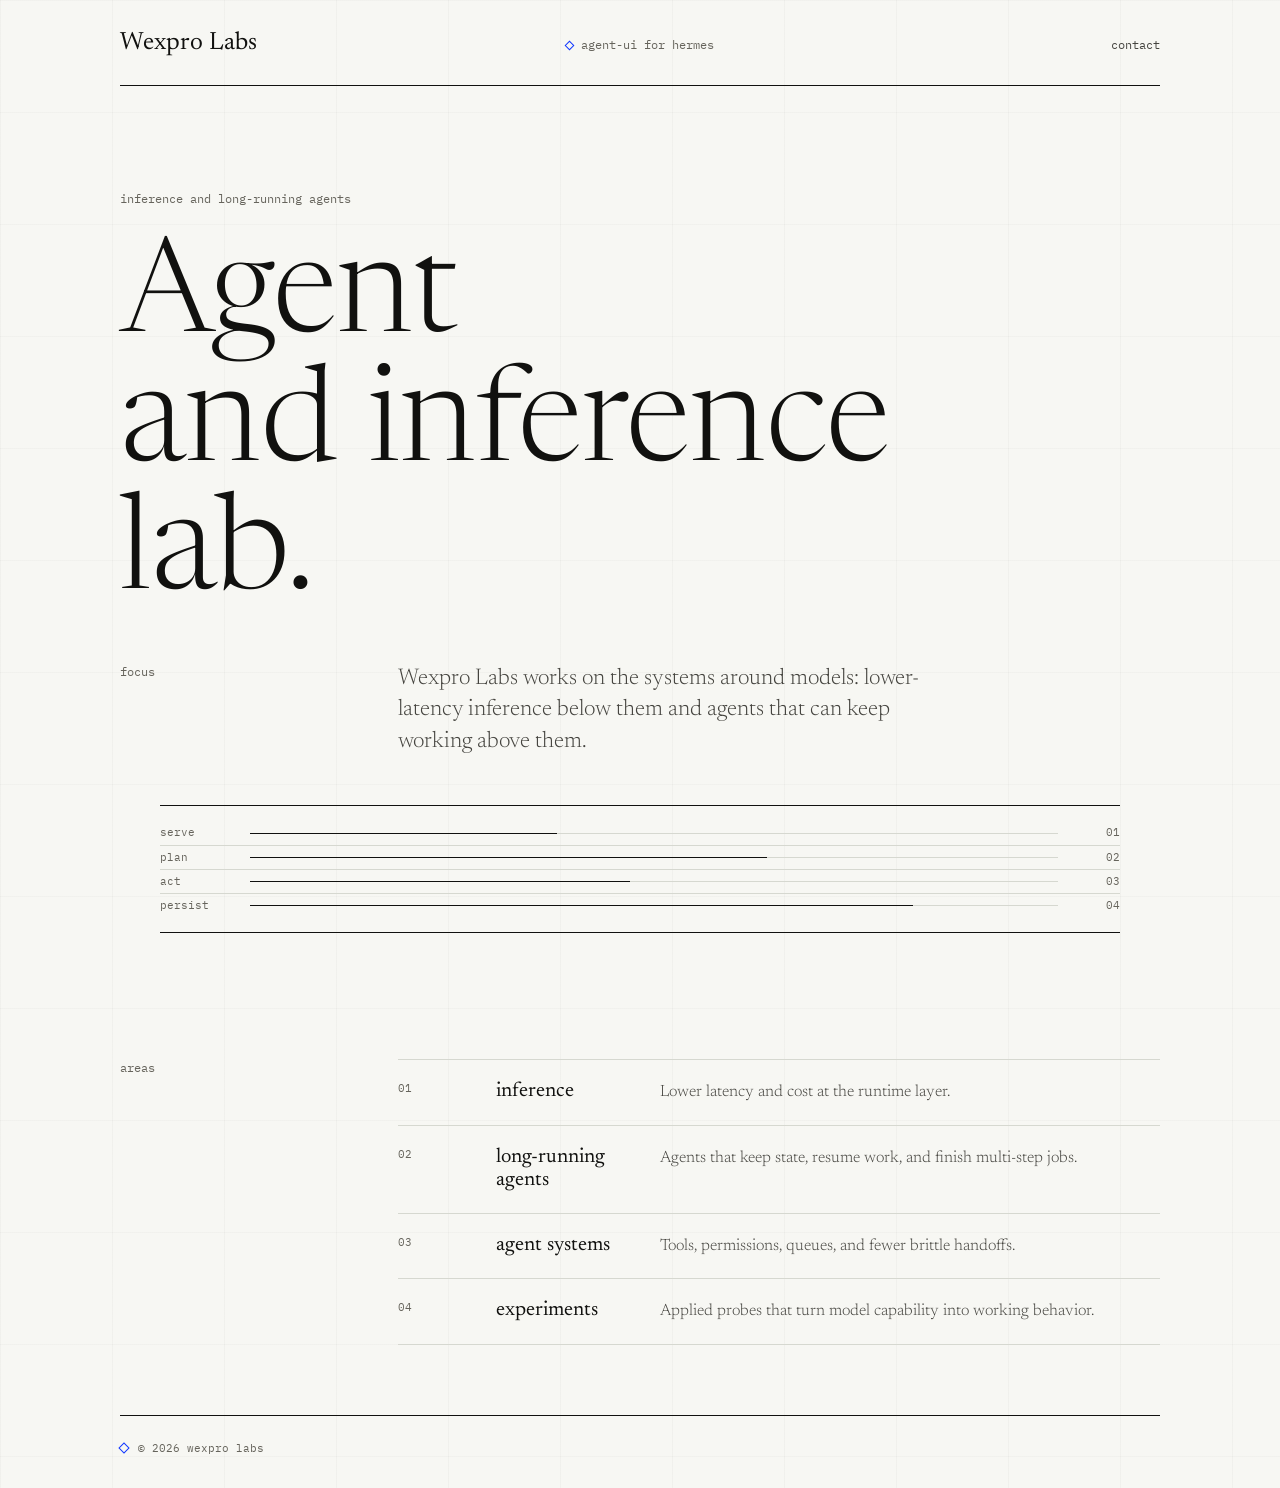
==== public/index.html @ fa036418 "Clean up landing site layout" ====
<!DOCTYPE html>
<html lang="en">
<head>
  <meta charset="UTF-8">
  <meta name="viewport" content="width=device-width, initial-scale=1.0">
  <title>Wexpro Labs</title>
  <meta name="description" content="Wexpro Labs builds inference systems and long-running agents for useful AI software.">
  <meta name="theme-color" content="#f7f7f3">
  <link rel="icon" href="data:image/svg+xml,%3Csvg xmlns='http://www.w3.org/2000/svg' viewBox='0 0 32 32'%3E%3Crect width='32' height='32' rx='5' fill='%23f7f7f3'/%3E%3Cpath d='M16 5 27 16 16 27 5 16z' fill='none' stroke='%231238ff' stroke-width='3'/%3E%3C/svg%3E">
  <link rel="preconnect" href="https://fonts.googleapis.com">
  <link rel="preconnect" href="https://fonts.gstatic.com" crossorigin>
  <link href="https://fonts.googleapis.com/css2?family=IBM+Plex+Mono:wght@400;500&amp;family=Newsreader:opsz,wght@6..72,300;6..72,400;6..72,500&amp;display=swap" rel="stylesheet">
  <style>
    *, *::before, *::after {
      box-sizing: border-box;
    }

    :root {
      color-scheme: light;
      --paper: #f7f7f3;
      --ink: #11110f;
      --soft: #45443f;
      --muted: #66645c;
      --line: #d6d8d0;
      --strong-line: #11110f;
      --signal: #1238ff;
      --serif: "Newsreader", Georgia, serif;
      --mono: "IBM Plex Mono", "Courier New", monospace;
    }

    html {
      min-height: 100%;
      background: var(--paper);
      color: var(--ink);
      font-size: 16px;
      text-rendering: optimizeLegibility;
      -webkit-font-smoothing: antialiased;
    }

    body {
      min-height: 100vh;
      margin: 0;
      background:
        linear-gradient(90deg, rgba(17, 17, 15, 0.028) 1px, transparent 1px),
        linear-gradient(180deg, rgba(17, 17, 15, 0.024) 1px, transparent 1px),
        var(--paper);
      background-size: 112px 112px;
      font-family: var(--serif);
    }

    a {
      color: inherit;
      text-decoration-thickness: 1px;
      text-underline-offset: 0.24em;
    }

    a:focus-visible {
      outline: 1px solid var(--ink);
      outline-offset: 4px;
    }

    .page {
      width: min(100% - 48px, 1040px);
      min-height: 100vh;
      margin: 0 auto;
      padding: 28px 0 32px;
      display: flex;
      flex-direction: column;
    }

    .nav {
      display: grid;
      grid-template-columns: 1fr auto 1fr;
      align-items: baseline;
      gap: 24px;
      padding-bottom: 24px;
      border-bottom: 1px solid var(--strong-line);
    }

    .brand {
      display: inline-flex;
      align-items: center;
      justify-self: start;
      min-height: 32px;
      font-family: var(--serif);
      font-size: 1.56rem;
      font-weight: 400;
      line-height: 1;
      letter-spacing: 0;
      text-decoration: none;
    }

    .nav-center,
    .contact,
    .eyebrow,
    .section-label,
    .area-index,
    .sequence-label,
    .footer {
      font-family: var(--mono);
      letter-spacing: 0;
      text-transform: lowercase;
    }

    .nav-center {
      display: inline-flex;
      align-items: center;
      gap: 8px;
      min-height: 32px;
      color: var(--muted);
      font-size: 0.72rem;
      line-height: 1.5;
      text-decoration: none;
    }

    .nav-center::before {
      content: "";
      width: 7px;
      height: 7px;
      border: 1px solid var(--signal);
      transform: rotate(45deg);
    }

    .nav-center:hover {
      color: var(--signal);
    }

    .contact {
      display: inline-flex;
      align-items: center;
      justify-self: end;
      min-height: 32px;
      color: var(--soft);
      font-size: 0.72rem;
      line-height: 1.5;
      text-decoration: none;
    }

    .contact:hover {
      color: var(--signal);
      text-decoration: underline;
    }

    main {
      flex: 1;
    }

    .hero {
      padding: 104px 0 66px;
    }

    .eyebrow {
      margin: 0 0 30px;
      color: var(--muted);
      font-size: 0.72rem;
      line-height: 1.5;
    }

    h1 {
      max-width: 940px;
      margin: 0;
      font-size: 8.2rem;
      font-weight: 300;
      line-height: 0.98;
      letter-spacing: 0;
    }

    h1 span {
      display: block;
    }

    .intro-grid {
      display: grid;
      grid-template-columns: 230px minmax(0, 560px);
      gap: 48px;
      margin-top: 40px;
    }

    .intro {
      margin: 0;
      color: var(--soft);
      font-size: 1.42rem;
      font-weight: 300;
      line-height: 1.38;
      letter-spacing: 0;
    }

    .sequence {
      margin-top: 48px;
      padding: 15px 0;
      border-top: 1px solid var(--strong-line);
      border-bottom: 1px solid var(--strong-line);
    }

    .sequence-row {
      display: grid;
      grid-template-columns: 74px minmax(0, 1fr) 46px;
      align-items: center;
      gap: 16px;
      min-height: 24px;
    }

    .sequence-row + .sequence-row {
      border-top: 1px solid var(--line);
    }

    .sequence-row:nth-child(1) {
      --run: 38%;
    }

    .sequence-row:nth-child(2) {
      --run: 64%;
    }

    .sequence-row:nth-child(3) {
      --run: 47%;
    }

    .sequence-row:nth-child(4) {
      --run: 82%;
    }

    .sequence-label {
      color: var(--muted);
      font-size: 0.68rem;
      line-height: 1.4;
    }

    .sequence-line {
      position: relative;
      height: 1px;
      background: var(--line);
      overflow: hidden;
    }

    .sequence-line::after {
      content: "";
      position: absolute;
      inset: 0 auto 0 0;
      width: var(--run);
      background: var(--ink);
    }

    .sequence-value {
      justify-self: end;
      color: var(--muted);
      font-family: var(--mono);
      font-size: 0.68rem;
      line-height: 1.4;
    }

    .areas {
      display: grid;
      grid-template-columns: 230px minmax(0, 1fr);
      gap: 48px;
      padding: 44px 0 70px;
    }

    .section-label {
      margin: 0;
      color: var(--muted);
      font-size: 0.72rem;
      line-height: 1.5;
    }

    .area-list {
      display: grid;
      gap: 0;
      margin: 0;
      padding: 0;
      list-style: none;
      border-top: 1px solid var(--line);
    }

    .area {
      display: grid;
      grid-template-columns: 74px minmax(116px, 0.28fr) minmax(0, 1fr);
      gap: 24px;
      padding: 20px 0;
      border-bottom: 1px solid var(--line);
    }

    .area-index {
      color: var(--muted);
      font-size: 0.68rem;
      line-height: 1.5;
    }

    .area-title {
      margin: 0;
      font-family: var(--serif);
      font-size: 1.28rem;
      font-weight: 400;
      line-height: 1.15;
      letter-spacing: 0;
    }

    .area-copy {
      margin: 0;
      color: var(--soft);
      font-size: 1.02rem;
      font-weight: 300;
      line-height: 1.5;
      letter-spacing: 0;
    }

    .footer {
      display: flex;
      align-items: center;
      gap: 10px;
      padding-top: 24px;
      border-top: 1px solid var(--strong-line);
      color: var(--muted);
      font-size: 0.68rem;
      line-height: 1.5;
    }

    .mark {
      width: 8px;
      height: 8px;
      border: 1px solid var(--signal);
      transform: rotate(45deg);
    }

    @media (max-width: 860px) {
      .hero {
        padding: 86px 0 62px;
      }

      h1 {
        font-size: 5.45rem;
      }

      .intro-grid,
      .areas {
        grid-template-columns: 170px minmax(0, 1fr);
        gap: 32px;
      }

      .area {
        grid-template-columns: 54px minmax(108px, 0.3fr) minmax(0, 1fr);
        gap: 18px;
      }
    }

    @media (max-width: 640px) {
      .page {
        width: min(100% - 30px, 1040px);
        padding-top: 22px;
      }

      .nav {
        grid-template-columns: 1fr auto;
        gap: 4px 18px;
        padding-bottom: 16px;
      }

      .nav-center {
        grid-column: 1 / -1;
        grid-row: 2;
      }

      .hero {
        padding: 28px 0 44px;
      }

      .eyebrow {
        margin-bottom: 18px;
      }

      h1 {
        font-size: 3.28rem;
        line-height: 1.02;
      }

      .intro-grid,
      .areas {
        grid-template-columns: 1fr;
        gap: 18px;
      }

      .intro {
        font-size: 1.2rem;
      }

      .sequence {
        margin-top: 32px;
        padding: 12px 0;
      }

      .sequence-row {
        grid-template-columns: 62px minmax(0, 1fr) 34px;
        gap: 12px;
        min-height: 22px;
      }

      .area {
        grid-template-columns: 42px minmax(0, 1fr);
        gap: 8px 16px;
      }

      .area-copy {
        grid-column: 2;
      }
    }
  </style>
</head>
<body>
  <div class="page">
    <header class="nav" aria-label="Primary">
      <a class="brand" href="./">Wexpro Labs</a>
      <a class="nav-center" href="agent-ui/">agent-UI for Hermes</a>
      <a class="contact" href="mailto:samin@wexprolabs.com">contact</a>
    </header>

    <main>
      <section class="hero" aria-labelledby="page-title">
        <p class="eyebrow">inference and long-running agents</p>
        <h1 id="page-title">
          <span>Agent</span>
          <span>and inference</span>
          <span>lab.</span>
        </h1>
        <div class="intro-grid">
          <p class="section-label">focus</p>
          <p class="intro">Wexpro Labs works on the systems around models: lower-latency inference below them and agents that can keep working above them.</p>
        </div>

        <figure class="sequence" aria-label="Abstract inference and agent sequence">
          <div class="sequence-row">
            <span class="sequence-label">serve</span>
            <span class="sequence-line"></span>
            <span class="sequence-value">01</span>
          </div>
          <div class="sequence-row">
            <span class="sequence-label">plan</span>
            <span class="sequence-line"></span>
            <span class="sequence-value">02</span>
          </div>
          <div class="sequence-row">
            <span class="sequence-label">act</span>
            <span class="sequence-line"></span>
            <span class="sequence-value">03</span>
          </div>
          <div class="sequence-row">
            <span class="sequence-label">persist</span>
            <span class="sequence-line"></span>
            <span class="sequence-value">04</span>
          </div>
        </figure>
      </section>

      <section class="areas" aria-labelledby="areas-title">
        <p class="section-label" id="areas-title">areas</p>
        <ul class="area-list">
          <li class="area">
            <span class="area-index">01</span>
            <h2 class="area-title">inference</h2>
            <p class="area-copy">Lower latency and cost at the runtime layer.</p>
          </li>
          <li class="area">
            <span class="area-index">02</span>
            <h2 class="area-title">long-running agents</h2>
            <p class="area-copy">Agents that keep state, resume work, and finish multi-step jobs.</p>
          </li>
          <li class="area">
            <span class="area-index">03</span>
            <h2 class="area-title">agent systems</h2>
            <p class="area-copy">Tools, permissions, queues, and fewer brittle handoffs.</p>
          </li>
          <li class="area">
            <span class="area-index">04</span>
            <h2 class="area-title">experiments</h2>
            <p class="area-copy">Applied probes that turn model capability into working behavior.</p>
          </li>
        </ul>
      </section>
    </main>

    <footer class="footer">
      <span class="mark" aria-hidden="true"></span>
      <span>&copy; 2026 Wexpro Labs</span>
    </footer>
  </div>
</body>
</html>
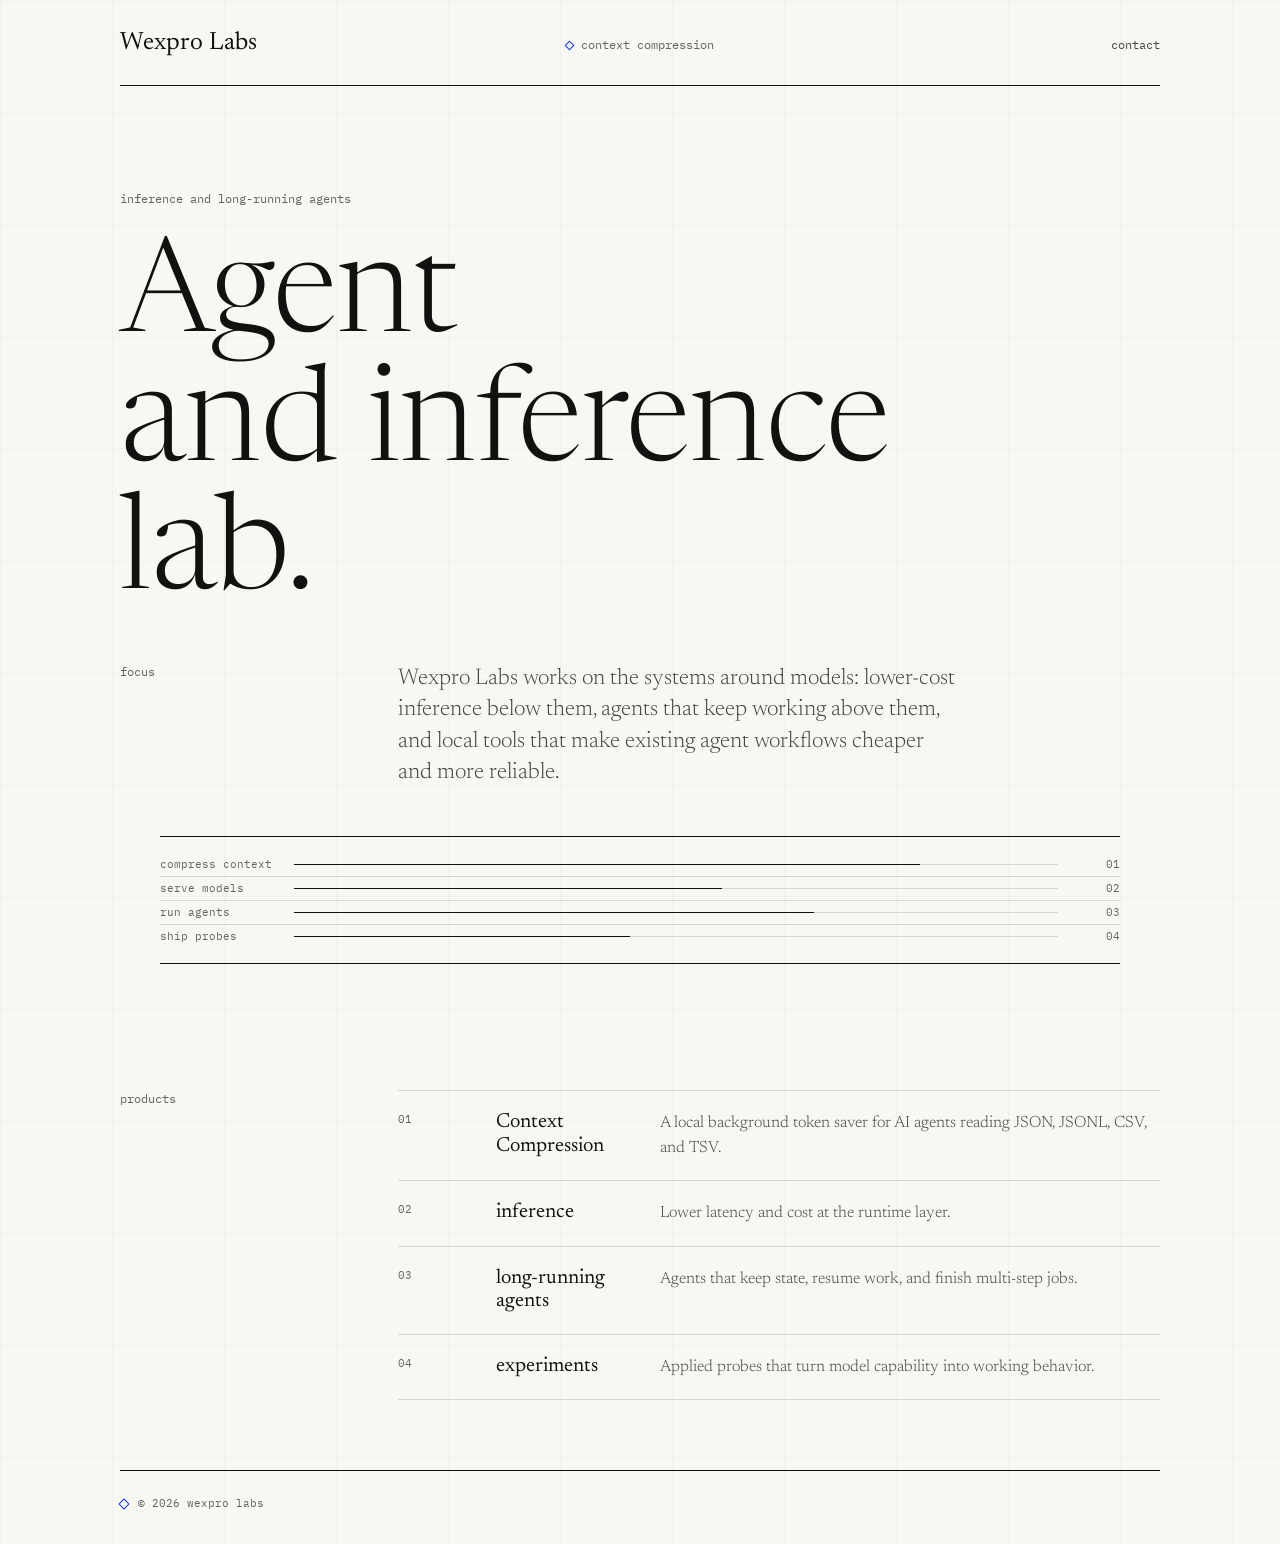
==== commit d23f5b89: "feat: publish context compression page" ====
--- a/public/index.html
+++ b/public/index.html
@@ -4,7 +4,7 @@
   <meta charset="UTF-8">
   <meta name="viewport" content="width=device-width, initial-scale=1.0">
   <title>Wexpro Labs</title>
-  <meta name="description" content="Wexpro Labs builds inference systems and long-running agents for useful AI software.">
+  <meta name="description" content="Wexpro Labs builds inference systems, long-running agent infrastructure, and local tools that make existing AI agents cheaper and more reliable.">
   <meta name="theme-color" content="#f7f7f3">
   <link rel="icon" href="data:image/svg+xml,%3Csvg xmlns='http://www.w3.org/2000/svg' viewBox='0 0 32 32'%3E%3Crect width='32' height='32' rx='5' fill='%23f7f7f3'/%3E%3Cpath d='M16 5 27 16 16 27 5 16z' fill='none' stroke='%231238ff' stroke-width='3'/%3E%3C/svg%3E">
   <link rel="preconnect" href="https://fonts.googleapis.com">
@@ -194,7 +194,7 @@
 
     .sequence-row {
       display: grid;
-      grid-template-columns: 74px minmax(0, 1fr) 46px;
+      grid-template-columns: 118px minmax(0, 1fr) 46px;
       align-items: center;
       gap: 16px;
       min-height: 24px;
@@ -205,19 +205,19 @@
     }
 
     .sequence-row:nth-child(1) {
-      --run: 38%;
+      --run: 82%;
     }
 
     .sequence-row:nth-child(2) {
-      --run: 64%;
+      --run: 56%;
     }
 
     .sequence-row:nth-child(3) {
-      --run: 47%;
+      --run: 68%;
     }
 
     .sequence-row:nth-child(4) {
-      --run: 82%;
+      --run: 44%;
     }
 
     .sequence-label {
@@ -295,6 +295,15 @@
       letter-spacing: 0;
     }
 
+    .area-title a {
+      text-decoration: none;
+    }
+
+    .area-title a:hover {
+      color: var(--signal);
+      text-decoration: underline;
+    }
+
     .area-copy {
       margin: 0;
       color: var(--soft);
@@ -389,7 +398,7 @@
       }
 
       .sequence-row {
-        grid-template-columns: 62px minmax(0, 1fr) 34px;
+        grid-template-columns: 96px minmax(0, 1fr) 34px;
         gap: 12px;
         min-height: 22px;
       }
@@ -409,7 +418,7 @@
   <div class="page">
     <header class="nav" aria-label="Primary">
       <a class="brand" href="./">Wexpro Labs</a>
-      <a class="nav-center" href="agent-ui/">agent-UI for Hermes</a>
+      <a class="nav-center" href="context-compression/">Context Compression</a>
       <a class="contact" href="mailto:samin@wexprolabs.com">contact</a>
     </header>
 
@@ -423,27 +432,27 @@
         </h1>
         <div class="intro-grid">
           <p class="section-label">focus</p>
-          <p class="intro">Wexpro Labs works on the systems around models: lower-latency inference below them and agents that can keep working above them.</p>
+          <p class="intro">Wexpro Labs works on the systems around models: lower-cost inference below them, agents that keep working above them, and local tools that make existing agent workflows cheaper and more reliable.</p>
         </div>
 
-        <figure class="sequence" aria-label="Abstract inference and agent sequence">
+        <figure class="sequence" aria-label="Lab focus sequence">
           <div class="sequence-row">
-            <span class="sequence-label">serve</span>
+            <span class="sequence-label">compress context</span>
             <span class="sequence-line"></span>
             <span class="sequence-value">01</span>
           </div>
           <div class="sequence-row">
-            <span class="sequence-label">plan</span>
+            <span class="sequence-label">serve models</span>
             <span class="sequence-line"></span>
             <span class="sequence-value">02</span>
           </div>
           <div class="sequence-row">
-            <span class="sequence-label">act</span>
+            <span class="sequence-label">run agents</span>
             <span class="sequence-line"></span>
             <span class="sequence-value">03</span>
           </div>
           <div class="sequence-row">
-            <span class="sequence-label">persist</span>
+            <span class="sequence-label">ship probes</span>
             <span class="sequence-line"></span>
             <span class="sequence-value">04</span>
           </div>
@@ -451,22 +460,22 @@
       </section>
 
       <section class="areas" aria-labelledby="areas-title">
-        <p class="section-label" id="areas-title">areas</p>
+        <p class="section-label" id="areas-title">products</p>
         <ul class="area-list">
           <li class="area">
             <span class="area-index">01</span>
+            <h2 class="area-title"><a href="context-compression/">Context Compression</a></h2>
+            <p class="area-copy">A local background token saver for AI agents reading JSON, JSONL, CSV, and TSV.</p>
+          </li>
+          <li class="area">
+            <span class="area-index">02</span>
             <h2 class="area-title">inference</h2>
             <p class="area-copy">Lower latency and cost at the runtime layer.</p>
           </li>
           <li class="area">
-            <span class="area-index">02</span>
+            <span class="area-index">03</span>
             <h2 class="area-title">long-running agents</h2>
             <p class="area-copy">Agents that keep state, resume work, and finish multi-step jobs.</p>
-          </li>
-          <li class="area">
-            <span class="area-index">03</span>
-            <h2 class="area-title">agent systems</h2>
-            <p class="area-copy">Tools, permissions, queues, and fewer brittle handoffs.</p>
           </li>
           <li class="area">
             <span class="area-index">04</span>
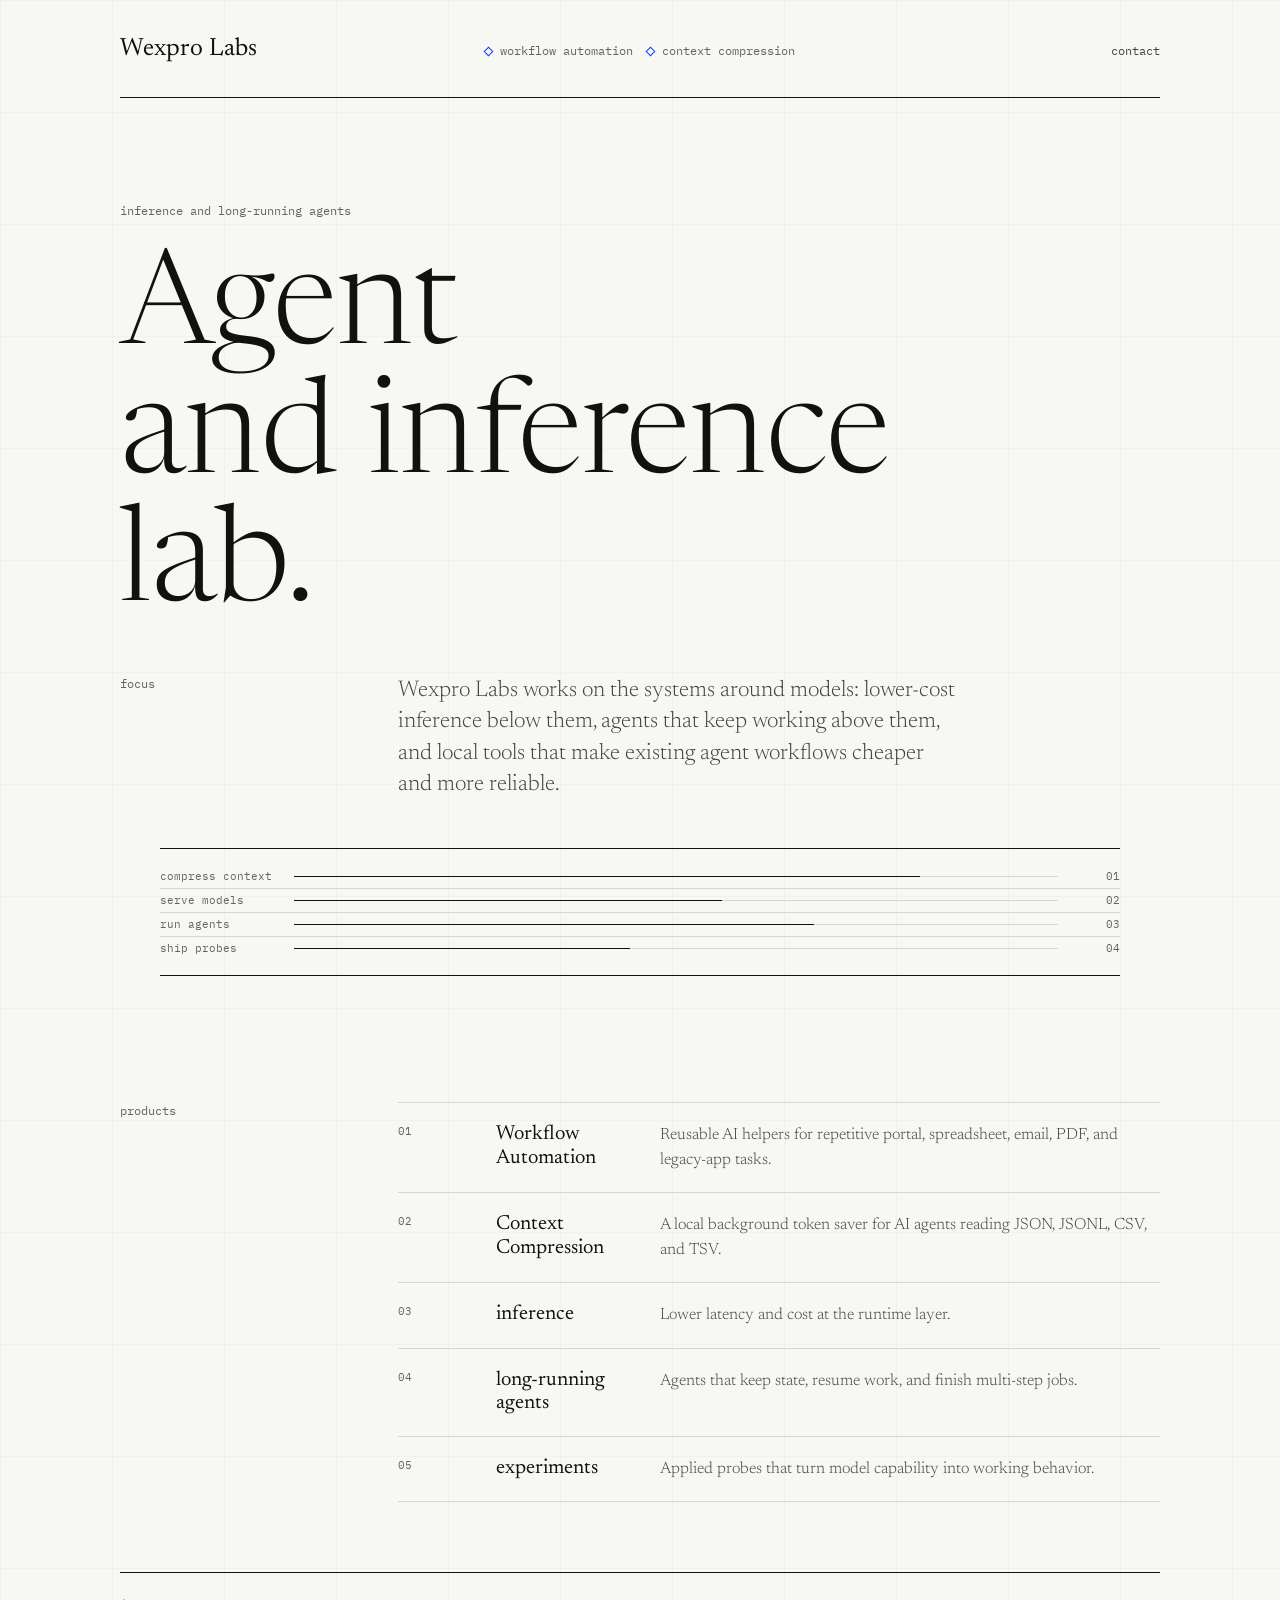
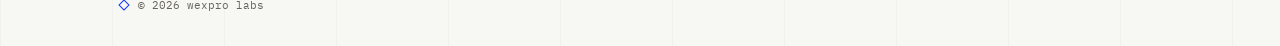
==== commit 85ac96b2: "Add workflow automation landing page" ====
--- a/public/index.html
+++ b/public/index.html
@@ -4,7 +4,7 @@
   <meta charset="UTF-8">
   <meta name="viewport" content="width=device-width, initial-scale=1.0">
   <title>Wexpro Labs</title>
-  <meta name="description" content="Wexpro Labs builds inference systems, long-running agent infrastructure, and local tools that make existing AI agents cheaper and more reliable.">
+  <meta name="description" content="Wexpro Labs builds workflow automation, inference systems, long-running agent infrastructure, and local tools that make existing AI agents cheaper and more reliable.">
   <meta name="theme-color" content="#f7f7f3">
   <link rel="icon" href="data:image/svg+xml,%3Csvg xmlns='http://www.w3.org/2000/svg' viewBox='0 0 32 32'%3E%3Crect width='32' height='32' rx='5' fill='%23f7f7f3'/%3E%3Cpath d='M16 5 27 16 16 27 5 16z' fill='none' stroke='%231238ff' stroke-width='3'/%3E%3C/svg%3E">
   <link rel="preconnect" href="https://fonts.googleapis.com">
@@ -81,7 +81,7 @@
       display: inline-flex;
       align-items: center;
       justify-self: start;
-      min-height: 32px;
+      min-height: 44px;
       font-family: var(--serif);
       font-size: 1.56rem;
       font-weight: 400;
@@ -105,15 +105,22 @@
     .nav-center {
       display: inline-flex;
       align-items: center;
+      gap: 14px;
+      min-height: 44px;
+      color: var(--muted);
+      font-size: 0.72rem;
+      line-height: 1.5;
+    }
+
+    .nav-center a {
+      display: inline-flex;
+      align-items: center;
       gap: 8px;
-      min-height: 32px;
-      color: var(--muted);
-      font-size: 0.72rem;
-      line-height: 1.5;
+      min-height: 44px;
       text-decoration: none;
     }
 
-    .nav-center::before {
+    .nav-center a::before {
       content: "";
       width: 7px;
       height: 7px;
@@ -121,7 +128,7 @@
       transform: rotate(45deg);
     }
 
-    .nav-center:hover {
+    .nav-center a:hover {
       color: var(--signal);
     }
 
@@ -129,7 +136,7 @@
       display: inline-flex;
       align-items: center;
       justify-self: end;
-      min-height: 32px;
+      min-height: 44px;
       color: var(--soft);
       font-size: 0.72rem;
       line-height: 1.5;
@@ -296,6 +303,9 @@
     }
 
     .area-title a {
+      display: inline-flex;
+      align-items: center;
+      min-height: 44px;
       text-decoration: none;
     }
 
@@ -418,7 +428,10 @@
   <div class="page">
     <header class="nav" aria-label="Primary">
       <a class="brand" href="./">Wexpro Labs</a>
-      <a class="nav-center" href="context-compression/">Context Compression</a>
+      <nav class="nav-center" aria-label="Product links">
+        <a href="workflow-automation/">Workflow Automation</a>
+        <a href="context-compression/">Context Compression</a>
+      </nav>
       <a class="contact" href="mailto:samin@wexprolabs.com">contact</a>
     </header>
 
@@ -464,21 +477,26 @@
         <ul class="area-list">
           <li class="area">
             <span class="area-index">01</span>
+            <h2 class="area-title"><a href="workflow-automation/">Workflow Automation</a></h2>
+            <p class="area-copy">Reusable AI helpers for repetitive portal, spreadsheet, email, PDF, and legacy-app tasks.</p>
+          </li>
+          <li class="area">
+            <span class="area-index">02</span>
             <h2 class="area-title"><a href="context-compression/">Context Compression</a></h2>
             <p class="area-copy">A local background token saver for AI agents reading JSON, JSONL, CSV, and TSV.</p>
           </li>
           <li class="area">
-            <span class="area-index">02</span>
+            <span class="area-index">03</span>
             <h2 class="area-title">inference</h2>
             <p class="area-copy">Lower latency and cost at the runtime layer.</p>
           </li>
           <li class="area">
-            <span class="area-index">03</span>
+            <span class="area-index">04</span>
             <h2 class="area-title">long-running agents</h2>
             <p class="area-copy">Agents that keep state, resume work, and finish multi-step jobs.</p>
           </li>
           <li class="area">
-            <span class="area-index">04</span>
+            <span class="area-index">05</span>
             <h2 class="area-title">experiments</h2>
             <p class="area-copy">Applied probes that turn model capability into working behavior.</p>
           </li>
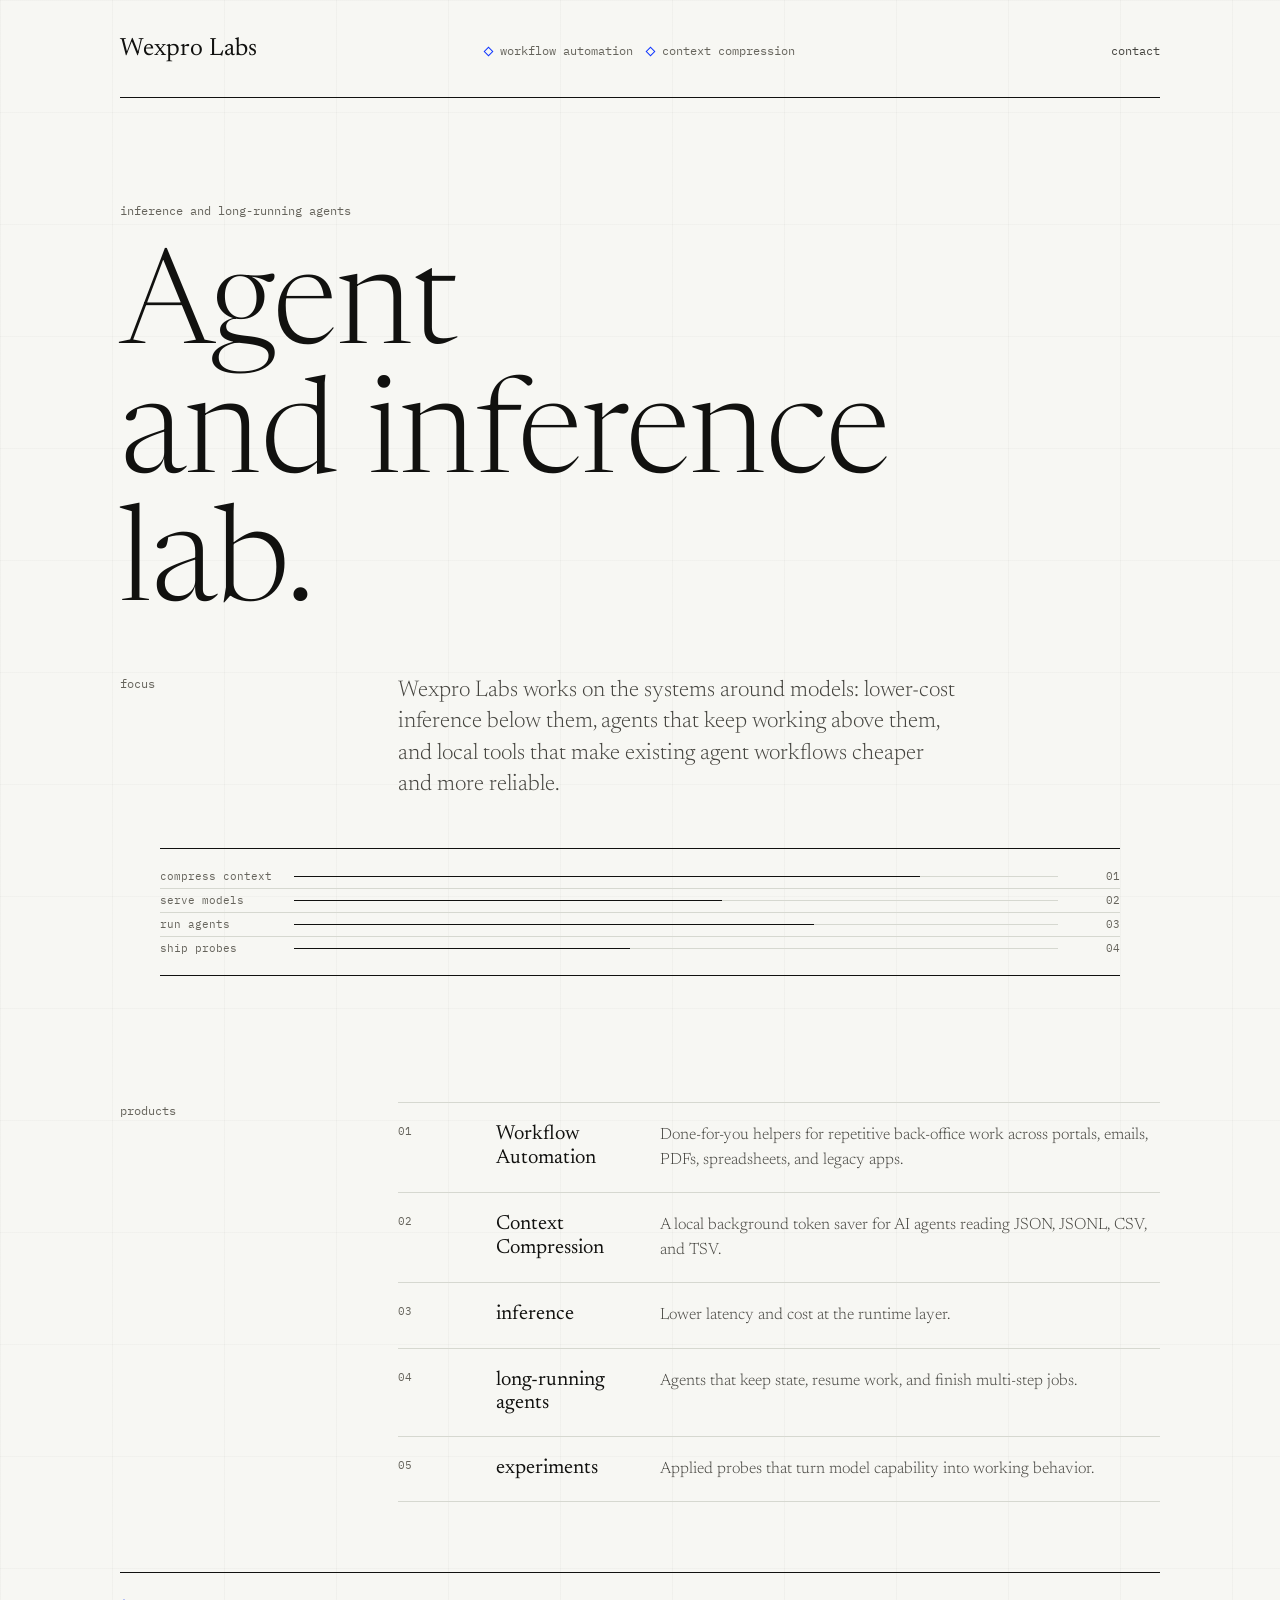
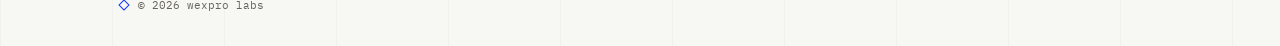
==== commit 59ce2af5: "Refine site copy and workflow visuals" ====
--- a/public/index.html
+++ b/public/index.html
@@ -478,7 +478,7 @@
           <li class="area">
             <span class="area-index">01</span>
             <h2 class="area-title"><a href="workflow-automation/">Workflow Automation</a></h2>
-            <p class="area-copy">Reusable AI helpers for repetitive portal, spreadsheet, email, PDF, and legacy-app tasks.</p>
+            <p class="area-copy">Done-for-you helpers for repetitive back-office work across portals, emails, PDFs, spreadsheets, and legacy apps.</p>
           </li>
           <li class="area">
             <span class="area-index">02</span>
